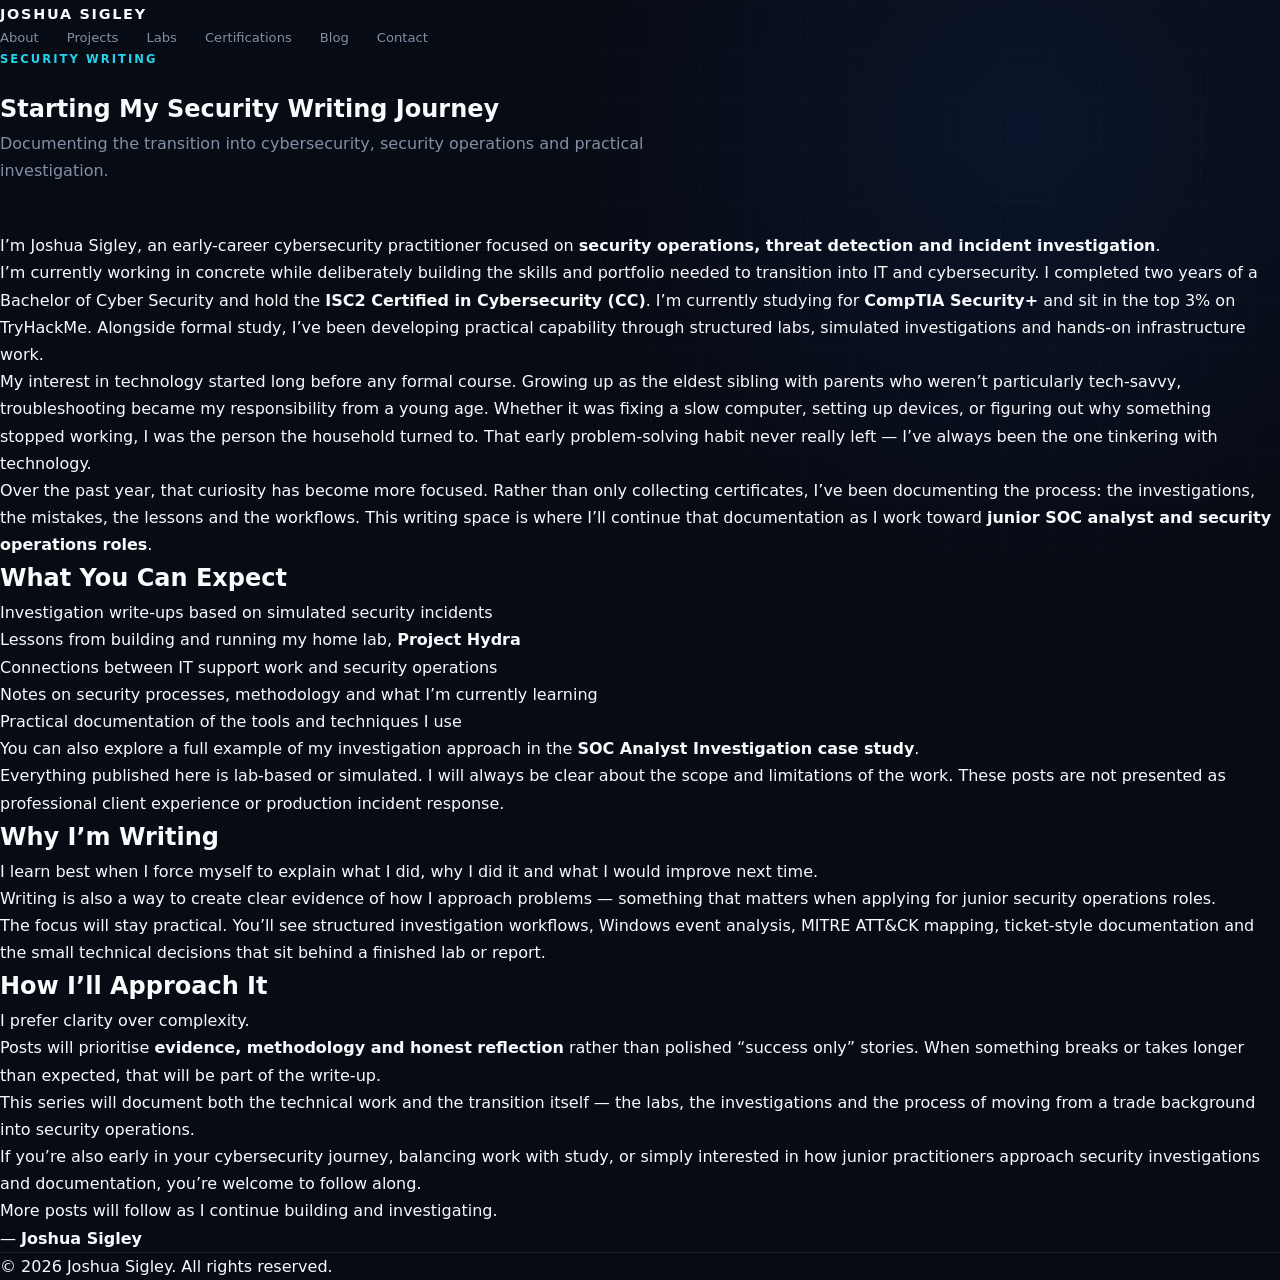
==== blog/starting-my-security-writing-journey.html @ 01d6546f "Create starting-my-security-writing-journey.html" ====
<!DOCTYPE html>
<html lang="en">

<head>

    <meta charset="UTF-8">

    <meta
        name="viewport"
        content="width=device-width, initial-scale=1.0"
    >

    <meta
        name="description"
        content="Joshua Sigley – Early-career cybersecurity practitioner documenting security labs, simulated investigations and the transition into security operations."
    >

    <title>
        Starting My Security Writing Journey | Joshua Sigley
    </title>

    <link
        rel="stylesheet"
        href="../css/style.css"
    >

</head>


<body>


    <!-- Navigation -->

    <header>

        <nav>

            <a
                href="../index.html"
                class="logo"
            >
                JOSHUA SIGLEY
            </a>

            <div class="nav-links">

                <a href="../index.html#about">
                    About
                </a>

                <a href="../index.html#projects">
                    Projects
                </a>

                <a href="../index.html#labs">
                    Labs
                </a>

                <a href="../index.html#certifications">
                    Certifications
                </a>

                <a href="../index.html#blog">
                    Blog
                </a>

                <a href="../index.html#contact">
                    Contact
                </a>

            </div>

        </nav>

    </header>


    <!-- Article -->

    <main>

        <article class="blog-post">

            <div class="section-heading">

                <p class="eyebrow">
                    SECURITY WRITING
                </p>

                <h1>
                    Starting My Security Writing Journey
                </h1>

                <p>
                    Documenting the transition into cybersecurity,
                    security operations and practical investigation.
                </p>

            </div>


            <div class="blog-content">

                <p>
                    I’m Joshua Sigley, an early-career cybersecurity
                    practitioner focused on <strong>security operations,
                    threat detection and incident investigation</strong>.
                </p>

                <p>
                    I’m currently working in concrete while deliberately
                    building the skills and portfolio needed to transition
                    into IT and cybersecurity. I completed two years of a
                    Bachelor of Cyber Security and hold the
                    <strong>ISC2 Certified in Cybersecurity (CC)</strong>.
                    I’m currently studying for
                    <strong>CompTIA Security+</strong> and sit in the top
                    3% on TryHackMe. Alongside formal study, I’ve been
                    developing practical capability through structured
                    labs, simulated investigations and hands-on
                    infrastructure work.
                </p>

                <p>
                    My interest in technology started long before any
                    formal course. Growing up as the eldest sibling with
                    parents who weren’t particularly tech-savvy,
                    troubleshooting became my responsibility from a young
                    age. Whether it was fixing a slow computer, setting up
                    devices, or figuring out why something stopped working,
                    I was the person the household turned to. That early
                    problem-solving habit never really left — I’ve always
                    been the one tinkering with technology.
                </p>

                <p>
                    Over the past year, that curiosity has become more
                    focused. Rather than only collecting certificates,
                    I’ve been documenting the process: the investigations,
                    the mistakes, the lessons and the workflows. This
                    writing space is where I’ll continue that documentation
                    as I work toward <strong>junior SOC analyst and security
                    operations roles</strong>.
                </p>


                <h2>
                    What You Can Expect
                </h2>

                <ul>

                    <li>
                        Investigation write-ups based on simulated
                        security incidents
                    </li>

                    <li>
                        Lessons from building and running my home lab,
                        <strong>Project Hydra</strong>
                    </li>

                    <li>
                        Connections between IT support work and security
                        operations
                    </li>

                    <li>
                        Notes on security processes, methodology and what
                        I’m currently learning
                    </li>

                    <li>
                        Practical documentation of the tools and techniques
                        I use
                    </li>

                </ul>


                <p>
                    You can also explore a full example of my investigation
                    approach in the <strong>SOC Analyst Investigation case
                    study</strong>.
                </p>

                <p>
                    Everything published here is lab-based or simulated.
                    I will always be clear about the scope and limitations
                    of the work. These posts are not presented as
                    professional client experience or production incident
                    response.
                </p>


                <h2>
                    Why I’m Writing
                </h2>

                <p>
                    I learn best when I force myself to explain what I did,
                    why I did it and what I would improve next time.
                </p>

                <p>
                    Writing is also a way to create clear evidence of how
                    I approach problems — something that matters when
                    applying for junior security operations roles.
                </p>

                <p>
                    The focus will stay practical. You’ll see structured
                    investigation workflows, Windows event analysis,
                    MITRE ATT&CK mapping, ticket-style documentation and
                    the small technical decisions that sit behind a
                    finished lab or report.
                </p>


                <h2>
                    How I’ll Approach It
                </h2>

                <p>
                    I prefer clarity over complexity.
                </p>

                <p>
                    Posts will prioritise <strong>evidence, methodology
                    and honest reflection</strong> rather than polished
                    “success only” stories. When something breaks or takes
                    longer than expected, that will be part of the write-up.
                </p>

                <p>
                    This series will document both the technical work and
                    the transition itself — the labs, the investigations
                    and the process of moving from a trade background into
                    security operations.
                </p>

                <p>
                    If you’re also early in your cybersecurity journey,
                    balancing work with study, or simply interested in how
                    junior practitioners approach security investigations
                    and documentation, you’re welcome to follow along.
                </p>

                <p>
                    More posts will follow as I continue building and
                    investigating.
                </p>

                <p>
                    — <strong>Joshua Sigley</strong>
                </p>

            </div>

        </article>

    </main>


    <!-- Footer -->

    <footer>

        <p>
            © 2026 Joshua Sigley. All rights reserved.
        </p>

    </footer>


    <script src="../js/script.js"></script>

</body>

</html>
---- css/style.css ----
:root {
    --background: #070b14;
    --surface: #0d1422;
    --surface-light: #131d2e;

    --primary: #3b82f6;
    --primary-dark: #2563eb;
    --accent: #22d3ee;

    --text: #f8fafc;
    --text-secondary: #cbd5e1;
    --text-muted: #8290a5;

    --border: rgba(148, 163, 184, 0.14);
    --border-strong: rgba(59, 130, 246, 0.35);

    --success: #22c55e;

    --max-width: 1180px;

    --radius: 10px;
}


/* =========================
   RESET
========================= */

* {
    margin: 0;
    padding: 0;
    box-sizing: border-box;
}


/* =========================
   BASE
========================= */

html {
    scroll-behavior: smooth;
}

body {
    background:
        radial-gradient(
            circle at 80% 10%,
            rgba(37, 99, 235, 0.10),
            transparent 28rem
        ),
        var(--background);

    color: var(--text);

    font-family:
        Inter,
        ui-sans-serif,
        system-ui,
        -apple-system,
        BlinkMacSystemFont,
        "Segoe UI",
        sans-serif;

    line-height: 1.7;

    -webkit-font-smoothing: antialiased;
}

body::before {
    content: "";

    position: fixed;

    inset: 0;

    pointer-events: none;

    opacity: 0.035;

    background-image:
        linear-gradient(
            rgba(255, 255, 255, 0.5) 1px,
            transparent 1px
        ),
        linear-gradient(
            90deg,
            rgba(255, 255, 255, 0.5) 1px,
            transparent 1px
        );

    background-size: 50px 50px;
}

a {
    color: inherit;
    text-decoration: none;
}


/* =========================
   HEADER
========================= */

.site-header {
    position: sticky;

    top: 0;

    z-index: 1000;

    border-bottom: 1px solid var(--border);

    background: rgba(7, 11, 20, 0.88);

    backdrop-filter: blur(16px);
}

.navigation {
    width: min(100% - 3rem, var(--max-width));

    min-height: 76px;

    margin: 0 auto;

    display: flex;

    align-items: center;

    justify-content: space-between;

    gap: 2rem;
}

.logo {
    font-size: 0.9rem;

    font-weight: 800;

    letter-spacing: 0.12em;

    white-space: nowrap;
}

.nav-links {
    display: flex;

    align-items: center;

    gap: 1.75rem;
}

.nav-links a {
    color: var(--text-muted);

    font-size: 0.82rem;

    font-weight: 500;

    transition: color 0.2s ease;
}

.nav-links a:hover {
    color: var(--text);
}

.nav-contact {
    padding: 0.55rem 1rem;

    border: 1px solid var(--border);

    border-radius: 6px;

    color: var(--text-secondary);

    font-size: 0.8rem;

    font-weight: 600;

    transition:
        border-color 0.2s ease,
        color 0.2s ease;
}

.nav-contact:hover {
    border-color: var(--primary);

    color: var(--text);
}


/* =========================
   MAIN
========================= */

main {
    overflow: hidden;
}


/* =========================
   HERO
========================= */

.hero {
    width: min(100% - 3rem, var(--max-width));

    min-height: calc(100vh - 76px);

    margin: 0 auto;

    padding: 7rem 0;

    display: grid;

    grid-template-columns:
        minmax(0, 1.35fr)
        minmax(320px, 0.65fr);

    align-items: center;

    gap: 5rem;
}

.hero-content {
    position: relative;

    z-index: 2;
}

.eyebrow {
    margin-bottom: 1.25rem;

    color: var(--accent);

    font-size: 0.72rem;

    font-weight: 800;

    letter-spacing: 0.18em;
}

.hero h1 {
    max-width: 850px;

    margin-bottom: 2rem;

    font-size: clamp(3.4rem, 6.5vw, 6.3rem);

    line-height: 0.98;

    letter-spacing: -0.055em;

    font-weight: 800;
}

.hero-description {
    max-width: 650px;

    margin-bottom: 2.25rem;

    color: var(--text-secondary);

    font-size: 1.08rem;

    line-height: 1.8;
}

.hero-actions {
    display: flex;

    flex-wrap: wrap;

    gap: 0.75rem;
}

.button {
    display: inline-flex;

    align-items: center;

    justify-content: center;

    min-height: 46px;

    padding: 0.7rem 1.25rem;

    border-radius: 6px;

    font-size: 0.82rem;

    font-weight: 700;

    transition:
        transform 0.2s ease,
        background 0.2s ease,
        border-color 0.2s ease;
}

.button:hover {
    transform: translateY(-2px);
}

.button-primary {
    background: var(--primary);

    border: 1px solid var(--primary);

    color: white;
}

.button-primary:hover {
    background: var(--primary-dark);
}

.button-secondary {
    border: 1px solid var(--border-strong);

    color: var(--text-secondary);
}

.button-secondary:hover {
    border-color: var(--primary);

    color: var(--text);
}

.social-links {
    display: flex;

    align-items: center;

    gap: 0.75rem;

    margin-top: 1.5rem;

    color: var(--text-muted);

    font-size: 0.8rem;
}

.social-links a:hover {
    color: var(--accent);
}


/* =========================
   SECURITY PROFILE PANEL
========================= */

.hero-panel {
    position: relative;

    padding: 1.5rem;

    border: 1px solid var(--border);

    border-radius: var(--radius);

    background:
        linear-gradient(
            145deg,
            rgba(19, 29, 46, 0.95),
            rgba(13, 20, 34, 0.95)
        );

    box-shadow:
        0 30px 80px rgba(0, 0, 0, 0.25);

    overflow: hidden;
}

.hero-panel::before {
    content: "";

    position: absolute;

    width: 220px;

    height: 220px;

    top: -100px;

    right: -80px;

    border-radius: 50%;

    background: rgba(37, 99, 235, 0.12);

    filter: blur(20px);
}

.panel-header {
    position: relative;

    display: flex;

    justify-content: space-between;

    align-items: center;

    margin-bottom: 1.25rem;

    font-size: 0.7rem;

    font-weight: 800;

    letter-spacing: 0.12em;

    color: var(--text-secondary);
}

.status-indicator {
    color: var(--success);

    font-size: 0.65rem;
}

.status-indicator::before {
    content: "";

    display: inline-block;

    width: 6px;

    height: 6px;

    margin-right: 6px;

    border-radius: 50%;

    background: var(--success);

    box-shadow: 0 0 10px var(--success);
}

.panel-line {
    height: 1px;

    margin-bottom: 0.5rem;

    background: var(--border);
}

.profile-item {
    display: flex;

    justify-content: space-between;

    gap: 1rem;

    padding: 1rem 0;

    border-bottom: 1px solid var(--border);

    font-size: 0.78rem;
}

.profile-item span {
    color: var(--text-muted);
}

.profile-item strong {
    color: var(--text-secondary);

    text-align: right;

    font-weight: 600;
}

.panel-footer {
    display: flex;

    justify-content: space-between;

    margin-top: 1.25rem;

    color: var(--text-muted);

    font-size: 0.65rem;

    letter-spacing: 0.1em;
}


/* =========================
   SECTIONS
========================= */

section:not(.hero) {
    width: min(100% - 3rem, var(--max-width));

    margin: 0 auto;

    padding: 7rem 0;
}

.section-heading {
    max-width: 720px;

    margin-bottom: 3rem;
}

.section-heading h2 {
    margin-bottom: 1rem;

    font-size: clamp(2.2rem, 4vw, 3.4rem);

    line-height: 1.05;

    letter-spacing: -0.035em;
}

.section-heading > p:last-child {
    color: var(--text-muted);

    font-size: 1rem;
}


/* =========================
   CAPABILITIES
========================= */

.capability-grid {
    display: grid;

    grid-template-columns: repeat(3, 1fr);

    gap: 1rem;
}

.capability-card {
    padding: 1.75rem;

    border: 1px solid var(--border);

    border-radius: var(--radius);

    background: rgba(13, 20, 34, 0.65);

    transition:
        transform 0.25s ease,
        border-color 0.25s ease;
}

.capability-card:hover {
    transform: translateY(-4px);

    border-color: var(--border-strong);
}

.card-number {
    display: block;

    margin-bottom: 2rem;

    color: var(--accent);

    font-family: monospace;

    font-size: 0.75rem;

    font-weight: 700;
}

.capability-card h3,
.project-card h3,
.lab-card h3 {
    margin-bottom: 0.75rem;

    font-size: 1.2rem;

    line-height: 1.3;
}

.capability-card p,
.project-card p,
.lab-card p {
    color: var(--text-muted);

    font-size: 0.88rem;

    line-height: 1.75;
}

.card-tags {
    display: flex;

    flex-wrap: wrap;

    gap: 0.45rem;

    margin-top: 1.5rem;
}

.card-tags span {
    padding: 0.25rem 0.55rem;

    border: 1px solid var(--border);

    border-radius: 4px;

    color: var(--text-muted);

    font-family: monospace;

    font-size: 0.65rem;
}


/* =========================
   PROJECTS
========================= */

.project-grid {
    display: grid;

    grid-template-columns: repeat(2, 1fr);

    gap: 1rem;
}

.project-card {
    position: relative;

    padding: 2rem;

    min-height: 330px;

    display: flex;

    flex-direction: column;

    border: 1px solid var(--border);

    border-radius: var(--radius);

    background: var(--surface);

    transition:
        transform 0.25s ease,
        border-color 0.25s ease;
}

.project-card:hover {
    transform: translateY(-4px);

    border-color: var(--border-strong);
}

.project-number {
    margin-bottom: 2.5rem;

    color: var(--text-muted);

    font-family: monospace;

    font-size: 0.75rem;
}

.project-type {
    margin-bottom: 0.65rem;

    color: var(--accent);

    font-family: monospace;

    font-size: 0.65rem;

    font-weight: 700;

    letter-spacing: 0.1em;
}

.project-card h3 {
    font-size: 1.5rem;
}

.project-link {
    margin-top: auto;

    padding-top: 2rem;

    color: var(--text-secondary);

    font-size: 0.78rem;

    font-weight: 700;

    transition: color 0.2s ease;
}

.project-link:hover {
    color: var(--accent);
}


/* =========================
   CASE STUDY
========================= */

.case-study {
    width: min(100% - 3rem, 900px);

    margin: 0 auto;

    padding: 6rem 0;
}

.case-study-header {
    margin-bottom: 4rem;
}

.case-study-header h1 {
    max-width: 850px;

    margin-bottom: 1.5rem;

    font-size: clamp(2.8rem, 6vw, 5rem);

    line-height: 1;

    letter-spacing: -0.045em;
}

.case-study-intro {
    max-width: 700px;

    color: var(--text-secondary);

    font-size: 1.05rem;

    line-height: 1.8;
}

.case-study-meta {
    display: flex;

    flex-wrap: wrap;

    gap: 0.6rem;

    margin-top: 1.5rem;
}

.case-study-meta span {
    padding: 0.35rem 0.7rem;

    border: 1px solid var(--border);

    border-radius: 4px;

    color: var(--text-muted);

    font-family: monospace;

    font-size: 0.68rem;
}

.case-study-section {
    margin-top: 4rem;

    padding-top: 3rem;

    border-top: 1px solid var(--border);
}

.case-study-section h2 {
    margin-bottom: 1.25rem;

    font-size: 1.8rem;

    line-height: 1.2;
}

.case-study-section h3 {
    margin-top: 2rem;

    margin-bottom: 0.75rem;

    font-size: 1.1rem;
}

.case-study-section p {
    margin-bottom: 1.25rem;

    color: var(--text-secondary);

    line-height: 1.8;
}

.case-study-section ul {
    margin: 1rem 0 1.5rem 1.25rem;

    color: var(--text-secondary);
}

.case-study-section li {
    margin-bottom: 0.5rem;
}

.case-study-code {
    margin: 2rem 0;

    padding: 1.5rem;

    border: 1px solid var(--border);

    border-radius: var(--radius);

    background: #050912;

    overflow-x: auto;
}

.case-study-code pre {
    color: var(--text-secondary);

    font-family: monospace;

    font-size: 0.78rem;

    line-height: 1.7;
}

.case-study-back {
    display: inline-flex;

    margin-top: 4rem;

    color: var(--text-secondary);

    font-size: 0.8rem;

    font-weight: 700;

    transition: color 0.2s ease;
}

.case-study-back:hover {
    color: var(--accent);
}


/* =========================
   ABOUT
========================= */

#about {
    display: grid;

    grid-template-columns: 0.9fr 1.1fr;

    gap: 5rem;

    align-items: start;
}

#about .section-heading {
    margin-bottom: 0;
}

.about-content {
    max-width: 650px;
}

.about-content p {
    margin-bottom: 1.5rem;

    color: var(--text-secondary);

    font-size: 1rem;
}


/* =========================
   LABS
========================= */

.lab-grid {
    display: grid;

    grid-template-columns: repeat(3, 1fr);

    gap: 1rem;
}

.lab-card {
    padding: 1.75rem;

    border-left: 2px solid var(--primary);

    background: var(--surface);
}


/* =========================
   CERTIFICATIONS
========================= */

.certification-list {
    border-top: 1px solid var(--border);
}

.certification-item {
    display: grid;

    grid-template-columns: 60px 1fr auto;

    gap: 1rem;

    align-items: center;

    padding: 1.25rem 0;

    border-bottom: 1px solid var(--border);
}

.certification-item span {
    color: var(--accent);

    font-family: monospace;

    font-size: 0.75rem;
}

.certification-item strong {
    font-size: 0.95rem;
}

.certification-item small {
    color: var(--text-muted);

    font-size: 0.75rem;
}


/* =========================
   ADDITIONAL TRAINING
========================= */

.additional-training {
    margin-top: 4rem;
}

.training-grid {
    display: grid;

    grid-template-columns: repeat(3, 1fr);

    gap: 1rem;
}

.training-grid > div {
    padding: 1.5rem;

    border: 1px solid var(--border);

    border-radius: var(--radius);

    background: rgba(13, 20, 34, 0.5);
}

.training-grid strong {
    display: block;

    margin-bottom: 0.5rem;

    color: var(--text-secondary);

    font-size: 0.9rem;
}

.training-grid p {
    color: var(--text-muted);

    font-size: 0.78rem;
}


/* =========================
   CONTACT
========================= */

.contact-panel {
    padding: 4rem;

    border: 1px solid var(--border-strong);

    border-radius: var(--radius);

    background:
        radial-gradient(
            circle at 80% 20%,
            rgba(37, 99, 235, 0.12),
            transparent 25rem
        ),
        var(--surface);
}

.contact-panel h2 {
    margin-bottom: 1rem;

    font-size: clamp(2.5rem, 5vw, 4rem);

    line-height: 1;
}

.contact-panel p:not(.eyebrow) {
    max-width: 600px;

    margin-bottom: 2rem;

    color: var(--text-muted);
}


/* =========================
   FOOTER
========================= */

footer {
    border-top: 1px solid var(--border);
}

.footer-content {
    width: min(100% - 3rem, var(--max-width));

    margin: 0 auto;

    padding: 2rem 0;

    display: flex;

    justify-content: space-between;

    gap: 1rem;

    color: var(--text-muted);

    font-size: 0.72rem;
}

.footer-content strong {
    color: var(--text-secondary);

    letter-spacing: 0.08em;
}


/* =========================
   RESPONSIVE
========================= */

@media (max-width: 900px) {

    .navigation {
        width: min(100% - 2rem, var(--max-width));
    }

    .nav-links {
        display: none;
    }

    .hero {
        width: min(100% - 2rem, var(--max-width));

        grid-template-columns: 1fr;

        gap: 3rem;

        padding: 5rem 0;
    }

    .hero-panel {
        max-width: 600px;
    }

    section:not(.hero) {
        width: min(100% - 2rem, var(--max-width));

        padding: 5rem 0;
    }

    .capability-grid,
    .lab-grid,
    .training-grid {
        grid-template-columns: 1fr;
    }

    #about {
        grid-template-columns: 1fr;

        gap: 2rem;
    }

    .case-study {
        width: min(100% - 2rem, 900px);

        padding: 5rem 0;
    }
}


@media (max-width: 650px) {

    .hero h1 {
        font-size: clamp(2.8rem, 14vw, 4.5rem);
    }

    .project-grid {
        grid-template-columns: 1fr;
    }

    .project-card {
        min-height: 300px;
    }

    .contact-panel {
        padding: 2rem;
    }

    .certification-item {
        grid-template-columns: 40px 1fr;
    }

    .certification-item small {
        grid-column: 2;
    }

    .footer-content {
        flex-direction: column;
    }

    .case-study-header h1 {
        font-size: clamp(2.5rem, 12vw, 4rem);
    }
}
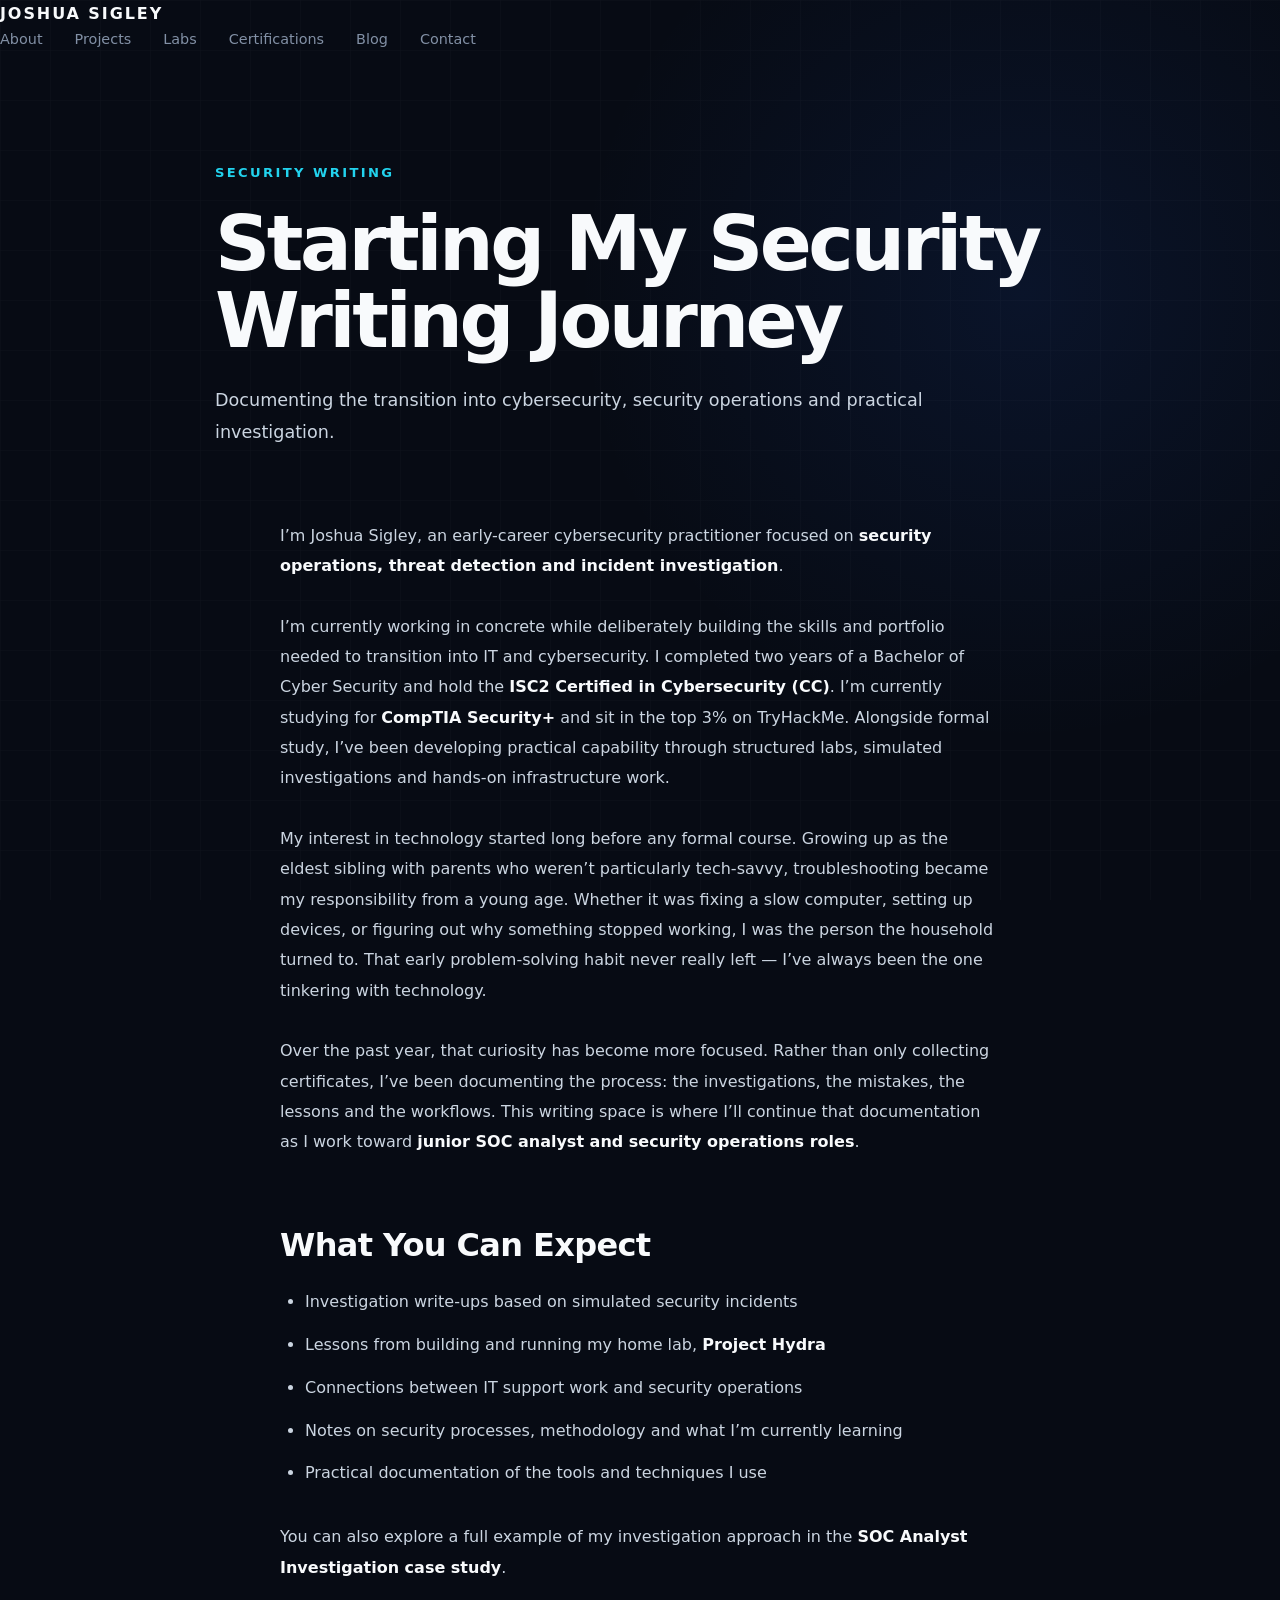
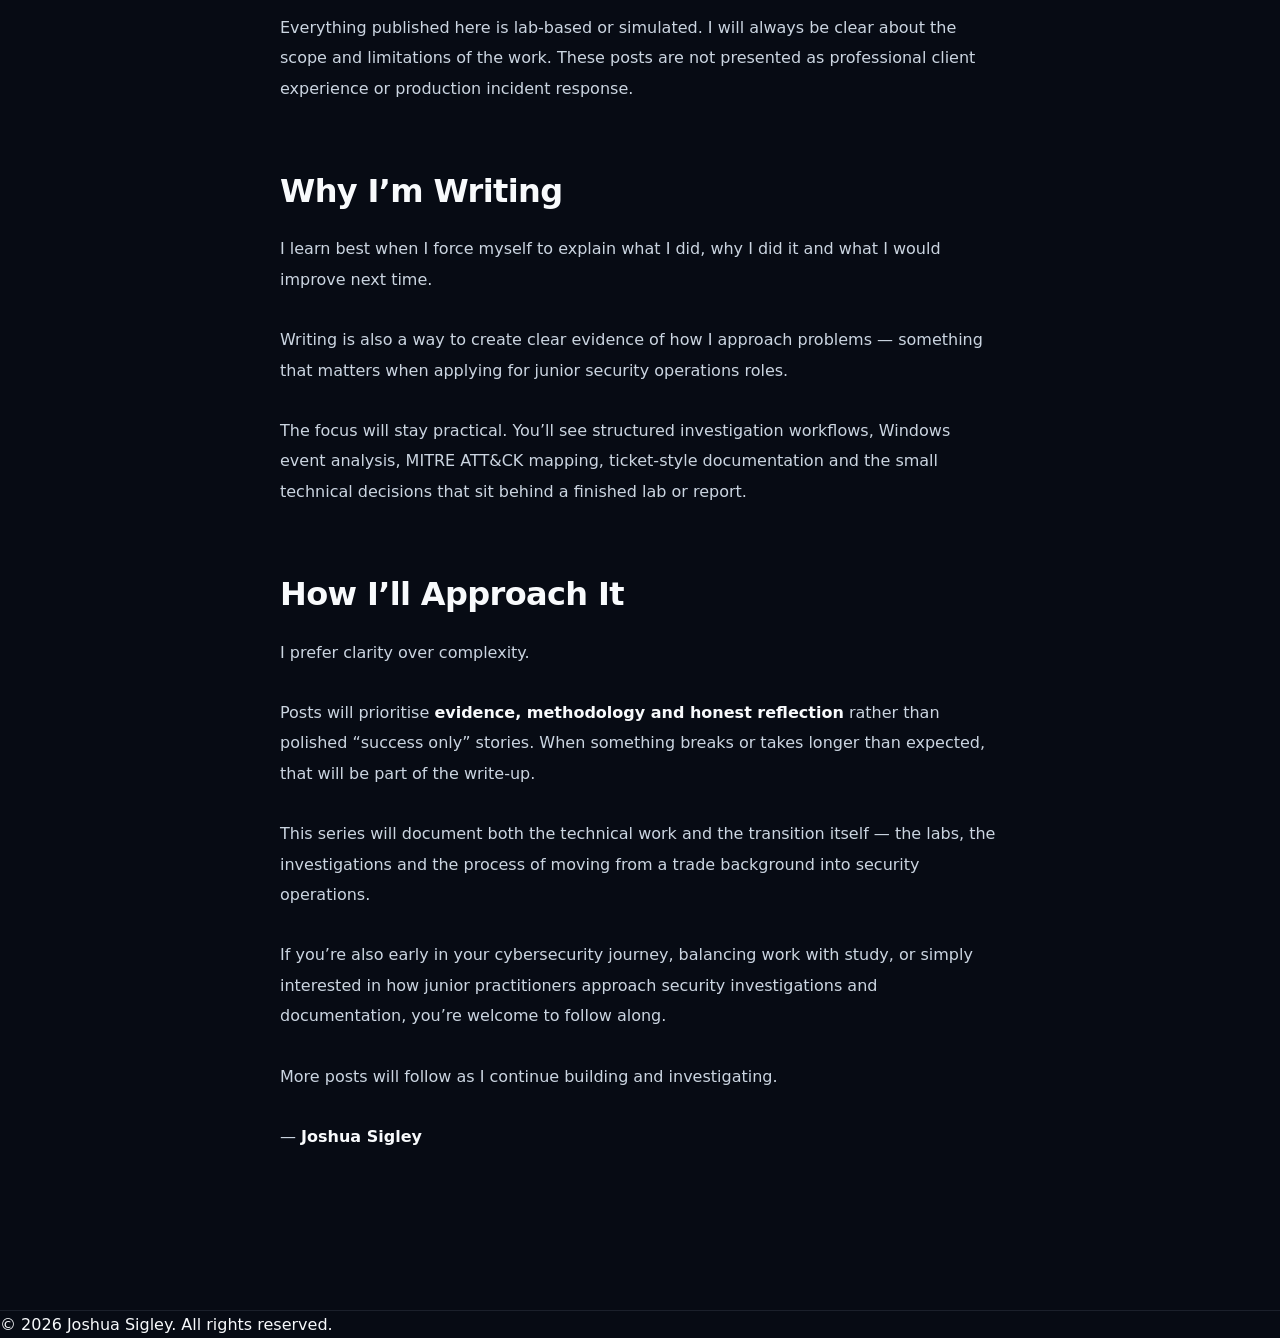
==== commit 9c487b17: "Update starting-my-security-writing-journey.html" ====
--- a/blog/starting-my-security-writing-journey.html
+++ b/blog/starting-my-security-writing-journey.html
@@ -11,9 +11,9 @@
     >
 
     <meta
-        name="description"
-        content="Joshua Sigley – Early-career cybersecurity practitioner documenting security labs, simulated investigations and the transition into security operations."
-    >
+    name="description"
+    content="Joshua Sigley – Starting my security writing journey. Early-career cybersecurity practitioner documenting labs, simulated investigations, and the transition into security operations while working toward junior SOC roles."
+>
 
     <title>
         Starting My Security Writing Journey | Joshua Sigley
--- a/css/style.css
+++ b/css/style.css
@@ -132,9 +132,9 @@
 }
 
 .logo {
-    font-size: 0.9rem;
-
-    font-weight: 800;
+    font-size: 1rem;
+
+    font-weight: 750;
 
     letter-spacing: 0.12em;
 
@@ -146,13 +146,13 @@
 
     align-items: center;
 
-    gap: 1.75rem;
+    gap: 2rem;
 }
 
 .nav-links a {
     color: var(--text-muted);
 
-    font-size: 0.82rem;
+    font-size: 0.9rem;
 
     font-weight: 500;
 
@@ -164,7 +164,7 @@
 }
 
 .nav-contact {
-    padding: 0.55rem 1rem;
+    padding: 0.6rem 1rem;
 
     border: 1px solid var(--border);
 
@@ -172,7 +172,7 @@
 
     color: var(--text-secondary);
 
-    font-size: 0.8rem;
+    font-size: 0.85rem;
 
     font-weight: 600;
 
@@ -228,15 +228,17 @@
 }
 
 .eyebrow {
-    margin-bottom: 1.25rem;
+    margin-bottom: 1.4rem;
 
     color: var(--accent);
 
-    font-size: 0.72rem;
-
-    font-weight: 800;
+    font-size: 0.82rem;
+
+    font-weight: 650;
 
     letter-spacing: 0.18em;
+
+    line-height: 1.4;
 }
 
 .hero h1 {
@@ -244,13 +246,13 @@
 
     margin-bottom: 2rem;
 
-    font-size: clamp(3.4rem, 6.5vw, 6.3rem);
+    font-size: clamp(3.5rem, 6.5vw, 6.3rem);
 
     line-height: 0.98;
 
     letter-spacing: -0.055em;
 
-    font-weight: 800;
+    font-weight: 750;
 }
 
 .hero-description {
@@ -260,7 +262,7 @@
 
     color: var(--text-secondary);
 
-    font-size: 1.08rem;
+    font-size: 1.12rem;
 
     line-height: 1.8;
 }
@@ -280,15 +282,15 @@
 
     justify-content: center;
 
-    min-height: 46px;
-
-    padding: 0.7rem 1.25rem;
+    min-height: 48px;
+
+    padding: 0.75rem 1.3rem;
 
     border-radius: 6px;
 
-    font-size: 0.82rem;
-
-    font-weight: 700;
+    font-size: 0.86rem;
+
+    font-weight: 650;
 
     transition:
         transform 0.2s ease,
@@ -335,7 +337,7 @@
 
     color: var(--text-muted);
 
-    font-size: 0.8rem;
+    font-size: 0.85rem;
 }
 
 .social-links a:hover {
@@ -350,7 +352,7 @@
 .hero-panel {
     position: relative;
 
-    padding: 1.5rem;
+    padding: 1.75rem;
 
     border: 1px solid var(--border);
 
@@ -398,11 +400,11 @@
 
     align-items: center;
 
-    margin-bottom: 1.25rem;
-
-    font-size: 0.7rem;
-
-    font-weight: 800;
+    margin-bottom: 1.4rem;
+
+    font-size: 0.78rem;
+
+    font-weight: 650;
 
     letter-spacing: 0.12em;
 
@@ -412,7 +414,7 @@
 .status-indicator {
     color: var(--success);
 
-    font-size: 0.65rem;
+    font-size: 0.7rem;
 }
 
 .status-indicator::before {
@@ -420,11 +422,11 @@
 
     display: inline-block;
 
-    width: 6px;
-
-    height: 6px;
-
-    margin-right: 6px;
+    width: 7px;
+
+    height: 7px;
+
+    margin-right: 7px;
 
     border-radius: 50%;
 
@@ -448,11 +450,11 @@
 
     gap: 1rem;
 
-    padding: 1rem 0;
+    padding: 1.1rem 0;
 
     border-bottom: 1px solid var(--border);
 
-    font-size: 0.78rem;
+    font-size: 0.85rem;
 }
 
 .profile-item span {
@@ -472,11 +474,11 @@
 
     justify-content: space-between;
 
-    margin-top: 1.25rem;
+    margin-top: 1.3rem;
 
     color: var(--text-muted);
 
-    font-size: 0.65rem;
+    font-size: 0.7rem;
 
     letter-spacing: 0.1em;
 }
@@ -503,17 +505,19 @@
 .section-heading h2 {
     margin-bottom: 1rem;
 
-    font-size: clamp(2.2rem, 4vw, 3.4rem);
+    font-size: clamp(2.4rem, 4vw, 3.5rem);
 
     line-height: 1.05;
 
     letter-spacing: -0.035em;
+
+    font-weight: 700;
 }
 
 .section-heading > p:last-child {
     color: var(--text-muted);
 
-    font-size: 1rem;
+    font-size: 1.05rem;
 }
 
 
@@ -558,9 +562,9 @@
 
     font-family: monospace;
 
-    font-size: 0.75rem;
-
-    font-weight: 700;
+    font-size: 0.8rem;
+
+    font-weight: 600;
 }
 
 .capability-card h3,
@@ -568,9 +572,11 @@
 .lab-card h3 {
     margin-bottom: 0.75rem;
 
-    font-size: 1.2rem;
+    font-size: 1.25rem;
 
     line-height: 1.3;
+
+    font-weight: 650;
 }
 
 .capability-card p,
@@ -578,7 +584,7 @@
 .lab-card p {
     color: var(--text-muted);
 
-    font-size: 0.88rem;
+    font-size: 0.92rem;
 
     line-height: 1.75;
 }
@@ -594,7 +600,7 @@
 }
 
 .card-tags span {
-    padding: 0.25rem 0.55rem;
+    padding: 0.3rem 0.6rem;
 
     border: 1px solid var(--border);
 
@@ -604,7 +610,7 @@
 
     font-family: monospace;
 
-    font-size: 0.65rem;
+    font-size: 0.68rem;
 }
 
 
@@ -655,7 +661,7 @@
 
     font-family: monospace;
 
-    font-size: 0.75rem;
+    font-size: 0.8rem;
 }
 
 .project-type {
@@ -665,15 +671,15 @@
 
     font-family: monospace;
 
-    font-size: 0.65rem;
-
-    font-weight: 700;
+    font-size: 0.72rem;
+
+    font-weight: 600;
 
     letter-spacing: 0.1em;
 }
 
 .project-card h3 {
-    font-size: 1.5rem;
+    font-size: 1.55rem;
 }
 
 .project-link {
@@ -683,9 +689,9 @@
 
     color: var(--text-secondary);
 
-    font-size: 0.78rem;
-
-    font-weight: 700;
+    font-size: 0.82rem;
+
+    font-weight: 600;
 
     transition: color 0.2s ease;
 }
@@ -700,15 +706,21 @@
 ========================= */
 
 .case-study {
-    width: min(100% - 3rem, 900px);
+    width: min(100% - 3rem, 920px);
 
     margin: 0 auto;
 
-    padding: 6rem 0;
+    padding: 7rem 0 8rem;
 }
 
 .case-study-header {
-    margin-bottom: 4rem;
+    max-width: 850px;
+
+    margin-bottom: 4.5rem;
+}
+
+.case-study-header .eyebrow {
+    margin-bottom: 1.5rem;
 }
 
 .case-study-header h1 {
@@ -716,21 +728,23 @@
 
     margin-bottom: 1.5rem;
 
-    font-size: clamp(2.8rem, 6vw, 5rem);
+    font-size: clamp(3rem, 6vw, 5.2rem);
 
     line-height: 1;
 
     letter-spacing: -0.045em;
+
+    font-weight: 700;
 }
 
 .case-study-intro {
-    max-width: 700px;
-
-    color: var(--text-secondary);
-
-    font-size: 1.05rem;
-
-    line-height: 1.8;
+    max-width: 720px;
+
+    color: var(--text-secondary);
+
+    font-size: 1.1rem;
+
+    line-height: 1.85;
 }
 
 .case-study-meta {
@@ -740,11 +754,11 @@
 
     gap: 0.6rem;
 
-    margin-top: 1.5rem;
+    margin-top: 1.75rem;
 }
 
 .case-study-meta span {
-    padding: 0.35rem 0.7rem;
+    padding: 0.4rem 0.75rem;
 
     border: 1px solid var(--border);
 
@@ -754,7 +768,7 @@
 
     font-family: monospace;
 
-    font-size: 0.68rem;
+    font-size: 0.7rem;
 }
 
 .case-study-section {
@@ -766,11 +780,13 @@
 }
 
 .case-study-section h2 {
-    margin-bottom: 1.25rem;
-
-    font-size: 1.8rem;
+    margin-bottom: 1.4rem;
+
+    font-size: 2rem;
 
     line-height: 1.2;
+
+    font-weight: 650;
 }
 
 .case-study-section h3 {
@@ -778,25 +794,31 @@
 
     margin-bottom: 0.75rem;
 
-    font-size: 1.1rem;
+    font-size: 1.15rem;
+
+    font-weight: 650;
 }
 
 .case-study-section p {
-    margin-bottom: 1.25rem;
-
-    color: var(--text-secondary);
-
-    line-height: 1.8;
+    margin-bottom: 1.3rem;
+
+    color: var(--text-secondary);
+
+    font-size: 1rem;
+
+    line-height: 1.85;
 }
 
 .case-study-section ul {
     margin: 1rem 0 1.5rem 1.25rem;
 
     color: var(--text-secondary);
+
+    font-size: 1rem;
 }
 
 .case-study-section li {
-    margin-bottom: 0.5rem;
+    margin-bottom: 0.55rem;
 }
 
 .case-study-code {
@@ -818,7 +840,7 @@
 
     font-family: monospace;
 
-    font-size: 0.78rem;
+    font-size: 0.8rem;
 
     line-height: 1.7;
 }
@@ -830,9 +852,9 @@
 
     color: var(--text-secondary);
 
-    font-size: 0.8rem;
-
-    font-weight: 700;
+    font-size: 0.82rem;
+
+    font-weight: 600;
 
     transition: color 0.2s ease;
 }
@@ -869,7 +891,7 @@
 
     color: var(--text-secondary);
 
-    font-size: 1rem;
+    font-size: 1.05rem;
 }
 
 
@@ -911,7 +933,7 @@
 
     align-items: center;
 
-    padding: 1.25rem 0;
+    padding: 1.3rem 0;
 
     border-bottom: 1px solid var(--border);
 }
@@ -921,17 +943,19 @@
 
     font-family: monospace;
 
-    font-size: 0.75rem;
+    font-size: 0.8rem;
 }
 
 .certification-item strong {
-    font-size: 0.95rem;
+    font-size: 1rem;
+
+    font-weight: 600;
 }
 
 .certification-item small {
     color: var(--text-muted);
 
-    font-size: 0.75rem;
+    font-size: 0.78rem;
 }
 
 
@@ -968,13 +992,15 @@
 
     color: var(--text-secondary);
 
-    font-size: 0.9rem;
+    font-size: 0.92rem;
+
+    font-weight: 600;
 }
 
 .training-grid p {
     color: var(--text-muted);
 
-    font-size: 0.78rem;
+    font-size: 0.8rem;
 }
 
 
@@ -1001,9 +1027,11 @@
 .contact-panel h2 {
     margin-bottom: 1rem;
 
-    font-size: clamp(2.5rem, 5vw, 4rem);
+    font-size: clamp(2.6rem, 5vw, 4rem);
 
     line-height: 1;
+
+    font-weight: 700;
 }
 
 .contact-panel p:not(.eyebrow) {
@@ -1012,6 +1040,111 @@
     margin-bottom: 2rem;
 
     color: var(--text-muted);
+
+    font-size: 1rem;
+}
+
+
+/* =========================
+   BLOG ARTICLE
+========================= */
+
+.blog-post {
+    width: min(100% - 3rem, 920px);
+
+    margin: 0 auto;
+
+    padding: 7rem 0 8rem;
+}
+
+.blog-post > .section-heading {
+    max-width: 850px;
+
+    margin: 0 auto 4.5rem;
+
+    text-align: left;
+}
+
+.blog-post > .section-heading .eyebrow {
+    margin-bottom: 1.5rem;
+}
+
+.blog-post > .section-heading h1 {
+    max-width: 850px;
+
+    margin-bottom: 1.5rem;
+
+    font-size: clamp(3rem, 6vw, 5.2rem);
+
+    line-height: 1;
+
+    letter-spacing: -0.045em;
+
+    font-weight: 700;
+}
+
+.blog-post > .section-heading p:last-child {
+    max-width: 720px;
+
+    margin: 0;
+
+    color: var(--text-secondary);
+
+    font-size: 1.1rem;
+
+    line-height: 1.85;
+}
+
+.blog-content {
+    width: min(100%, 720px);
+
+    margin: 0 auto;
+}
+
+.blog-content p {
+    margin: 0 0 30px;
+
+    color: var(--text-secondary);
+
+    font-size: 1rem;
+
+    line-height: 1.9;
+}
+
+.blog-content h2 {
+    margin: 68px 0 24px;
+
+    color: var(--text);
+
+    font-size: 2rem;
+
+    line-height: 1.2;
+
+    font-weight: 650;
+
+    letter-spacing: -0.02em;
+}
+
+.blog-content ul {
+    margin: 0 0 34px;
+
+    padding-left: 25px;
+
+    color: var(--text-secondary);
+
+    font-size: 1rem;
+}
+
+.blog-content li {
+    margin-bottom: 14px;
+
+    line-height: 1.8;
+}
+
+.blog-content strong {
+    color: var(--text);
+
+    font-weight: 600;
 }
 
 
@@ -1038,7 +1171,7 @@
 
     color: var(--text-muted);
 
-    font-size: 0.72rem;
+    font-size: 0.75rem;
 }
 
 .footer-content strong {
@@ -1099,10 +1232,24 @@
 
         padding: 5rem 0;
     }
+
+    .blog-post {
+        width: min(100% - 2rem, 920px);
+
+        padding: 5rem 0 6rem;
+    }
 }
 
 
 @media (max-width: 650px) {
+
+    .navigation {
+        min-height: 68px;
+    }
+
+    .logo {
+        font-size: 0.9rem;
+    }
 
     .hero h1 {
         font-size: clamp(2.8rem, 14vw, 4.5rem);
@@ -1132,7 +1279,350 @@
         flex-direction: column;
     }
 
-    .case-study-header h1 {
+    .case-study-header h1,
+    .blog-post > .section-heading h1 {
         font-size: clamp(2.5rem, 12vw, 4rem);
     }
-}
+
+    .blog-content {
+        width: 100%;
+    }
+
+    .blog-content p {
+        font-size: 0.98rem;
+    }
+}
+/* =========================================
+   TRYHACKME PROFILE
+========================================= */
+
+.tryhackme-card {
+    width: min(100% - 3rem, var(--max-width));
+
+    margin: 3rem auto 0;
+
+    padding: 2rem;
+
+    display: grid;
+
+    grid-template-columns: minmax(0, 1.5fr) minmax(280px, 0.9fr);
+
+    gap: 2rem;
+
+    border: 1px solid var(--border-strong);
+
+    border-radius: var(--radius);
+
+    background:
+        linear-gradient(
+            145deg,
+            rgba(19, 29, 46, 0.95),
+            rgba(13, 20, 34, 0.95)
+        );
+
+    box-shadow:
+        0 20px 60px rgba(0, 0, 0, 0.18);
+
+    transition:
+        transform 0.25s ease,
+        border-color 0.25s ease;
+}
+
+.tryhackme-card:hover {
+    transform: translateY(-4px);
+
+    border-color: var(--primary);
+}
+
+
+/* =========================================
+   LEFT SIDE
+========================================= */
+
+.tryhackme-main {
+    min-width: 0;
+}
+
+.tryhackme-header {
+    display: flex;
+
+    align-items: flex-start;
+
+    justify-content: space-between;
+
+    gap: 2rem;
+
+    padding-bottom: 1.5rem;
+
+    border-bottom: 1px solid var(--border);
+}
+
+.tryhackme-header .eyebrow {
+    margin-bottom: 0.75rem;
+}
+
+.tryhackme-header h3 {
+    margin: 0;
+
+    font-size: 2rem;
+
+    line-height: 1.2;
+}
+
+
+/* =========================================
+   STATUS
+========================================= */
+
+.tryhackme-status {
+    padding: 0.4rem 0.75rem;
+
+    border: 1px solid rgba(34, 197, 94, 0.35);
+
+    border-radius: 4px;
+
+    color: var(--success);
+
+    font-family: monospace;
+
+    font-size: 0.65rem;
+
+    font-weight: 700;
+
+    letter-spacing: 0.08em;
+
+    white-space: nowrap;
+}
+
+
+/* =========================================
+   STATS
+========================================= */
+
+.tryhackme-stats {
+    display: grid;
+
+    grid-template-columns: repeat(3, 1fr);
+
+    margin-top: 1.25rem;
+
+    border-bottom: 1px solid var(--border);
+}
+
+.tryhackme-stat {
+    padding: 1.25rem 1.5rem;
+
+    border-right: 1px solid var(--border);
+}
+
+.tryhackme-stat:first-child {
+    padding-left: 0;
+}
+
+.tryhackme-stat:last-child {
+    border-right: none;
+}
+
+.tryhackme-stat strong {
+    display: block;
+
+    margin-bottom: 0.35rem;
+
+    color: var(--text);
+
+    font-size: 1.4rem;
+
+    font-weight: 800;
+}
+
+.tryhackme-stat span {
+    color: var(--text-muted);
+
+    font-size: 0.72rem;
+}
+
+
+/* =========================================
+   DESCRIPTION
+========================================= */
+
+.tryhackme-description {
+    max-width: 720px;
+
+    margin: 1.5rem 0 0;
+
+    color: var(--text-secondary);
+
+    font-size: 0.88rem;
+
+    line-height: 1.75;
+}
+
+
+/* =========================================
+   COMPLETED PATHS
+========================================= */
+
+.tryhackme-paths {
+    display: flex;
+
+    flex-direction: column;
+
+    padding-left: 2rem;
+
+    border-left: 1px solid var(--border);
+}
+
+.tryhackme-paths-title {
+    margin: 0 0 1.25rem;
+
+    color: var(--accent);
+
+    font-family: monospace;
+
+    font-size: 0.7rem;
+
+    font-weight: 800;
+
+    letter-spacing: 0.12em;
+}
+
+.tryhackme-paths ul {
+    display: flex;
+
+    flex-direction: column;
+
+    gap: 0.8rem;
+
+    margin: 0;
+
+    padding: 0;
+
+    list-style: none;
+}
+
+.tryhackme-paths li {
+    position: relative;
+
+    padding-left: 1.5rem;
+
+    color: var(--text-secondary);
+
+    font-size: 0.82rem;
+}
+
+.tryhackme-paths li::before {
+    content: "✓";
+
+    position: absolute;
+
+    left: 0;
+
+    color: var(--success);
+
+    font-weight: 700;
+}
+
+
+/* =========================================
+   PROFILE BUTTON
+========================================= */
+
+.tryhackme-profile-link {
+    display: flex;
+
+    align-items: center;
+
+    justify-content: center;
+
+    margin-top: auto;
+
+    padding: 0.75rem 1rem;
+
+    border: 1px solid var(--border-strong);
+
+    border-radius: 6px;
+
+    color: var(--accent);
+
+    font-size: 0.78rem;
+
+    font-weight: 700;
+
+    transition:
+        border-color 0.2s ease,
+        background 0.2s ease,
+        color 0.2s ease;
+}
+
+.tryhackme-profile-link:hover {
+    border-color: var(--accent);
+
+    background: rgba(34, 211, 238, 0.06);
+
+    color: var(--text);
+}
+
+
+/* =========================================
+   RESPONSIVE
+========================================= */
+
+@media (max-width: 900px) {
+
+    .tryhackme-card {
+        width: min(100% - 2rem, var(--max-width));
+
+        grid-template-columns: 1fr;
+
+        gap: 2rem;
+    }
+
+    .tryhackme-paths {
+        padding-left: 0;
+
+        padding-top: 2rem;
+
+        border-left: none;
+
+        border-top: 1px solid var(--border);
+    }
+
+    .tryhackme-profile-link {
+        margin-top: 1.5rem;
+    }
+}
+
+
+@media (max-width: 650px) {
+
+    .tryhackme-card {
+        padding: 1.5rem;
+    }
+
+    .tryhackme-header {
+        flex-direction: column;
+
+        gap: 1rem;
+    }
+
+    .tryhackme-header h3 {
+        font-size: 1.7rem;
+    }
+
+    .tryhackme-stats {
+        grid-template-columns: 1fr;
+    }
+
+    .tryhackme-stat {
+        padding: 1rem 0;
+
+        border-right: none;
+
+        border-bottom: 1px solid var(--border);
+    }
+
+    .tryhackme-stat:last-child {
+        border-bottom: none;
+    }
+}
